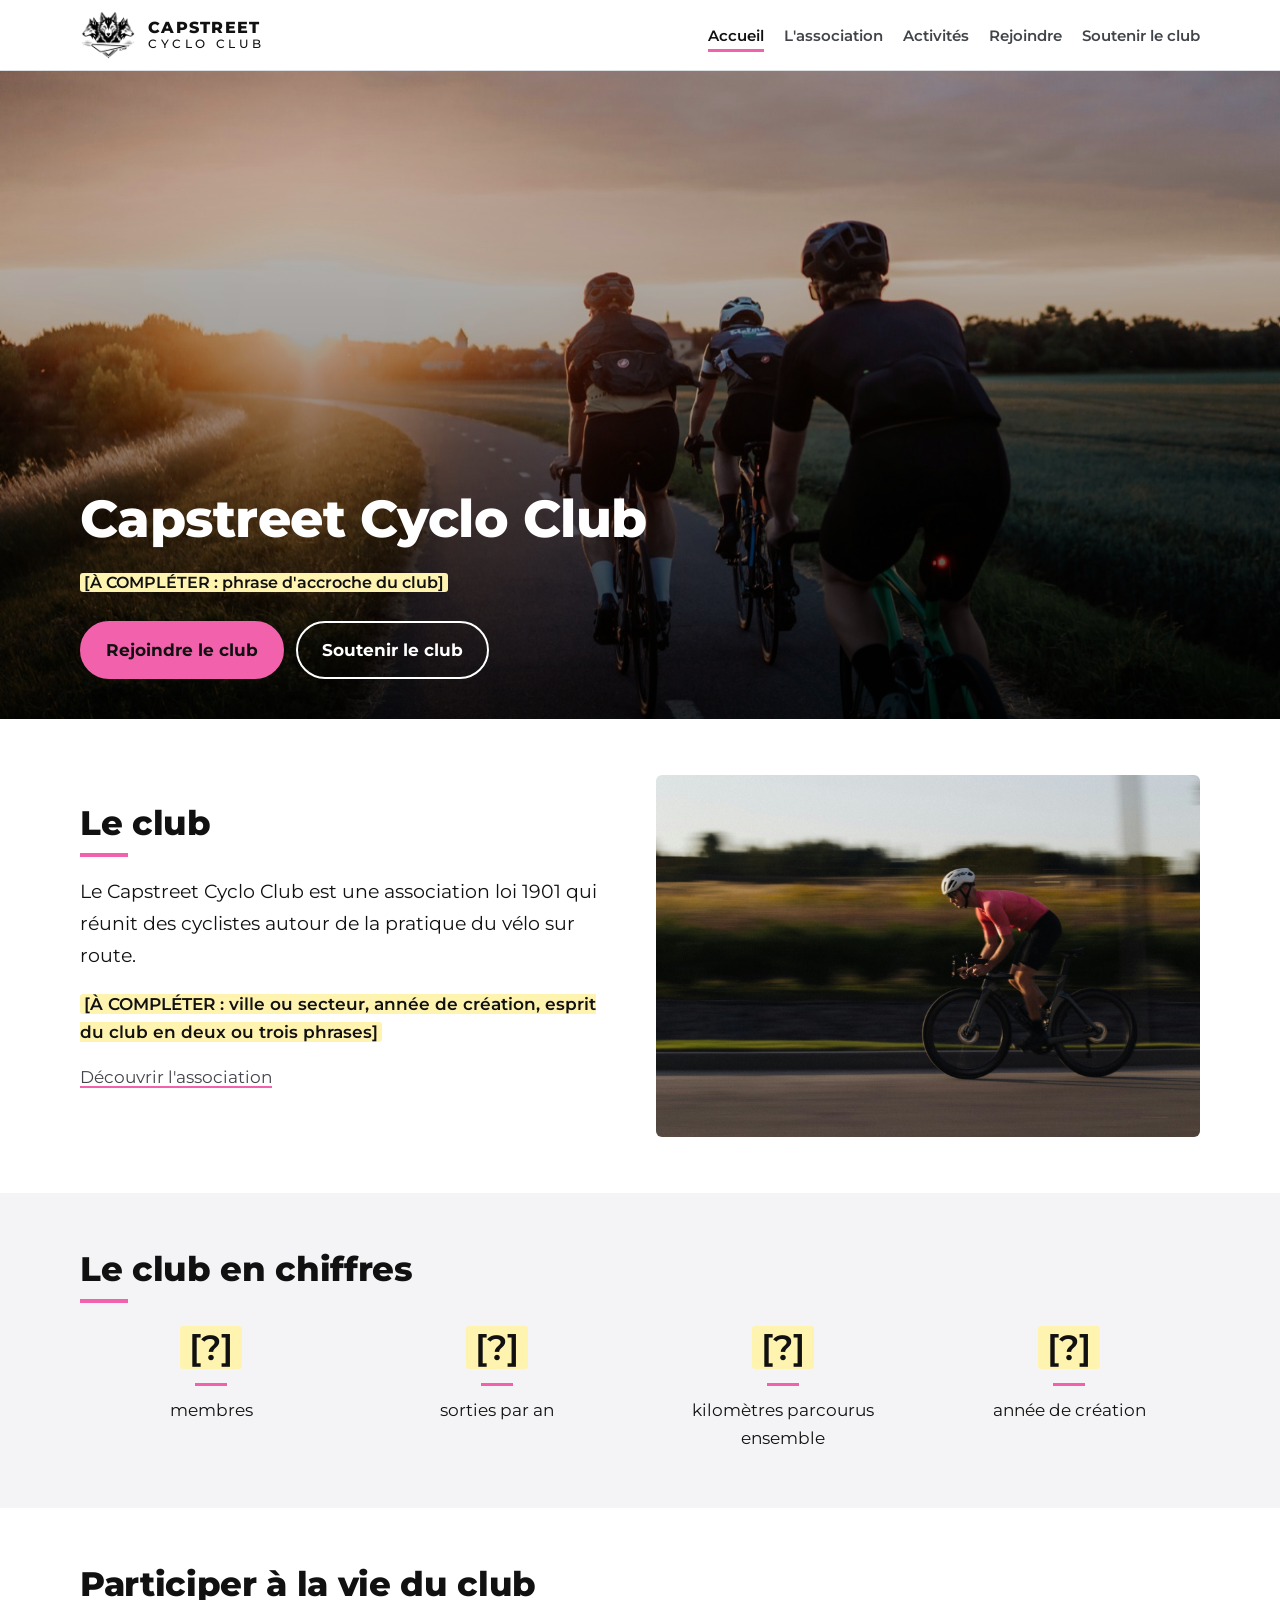
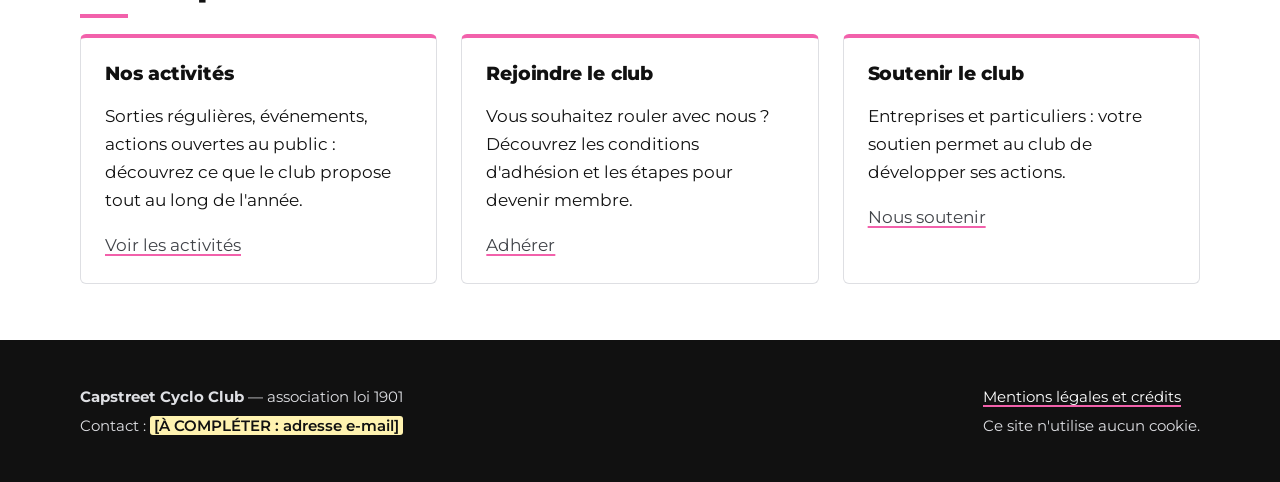
==== index.html @ 78134d96 "Init" ====
<!doctype html>
<html lang="fr">
<head>
  <meta charset="utf-8">
  <meta name="viewport" content="width=device-width, initial-scale=1">
  <title>Capstreet Cyclo Club</title>
  <meta name="description" content="Capstreet Cyclo Club, association de cyclisme sur route : sorties, activités et adhésion.">
  <link rel="icon" type="image/png" href="images/favicon.png">
  <link rel="stylesheet" href="css/style.css">
</head>
<body>
  <a class="lien-evitement" href="#contenu">Aller au contenu</a>

  <header class="entete">
    <div class="conteneur">
      <a class="marque" href="index.html">
        <img src="images/logo-240.png" alt="" width="56" height="51">
        <span>Capstreet<small>Cyclo Club</small></span>
      </a>
      <nav class="menu" aria-label="Menu principal">
        <ul>
          <li><a href="index.html" aria-current="page">Accueil</a></li>
          <li><a href="association.html">L'association</a></li>
          <li><a href="activites.html">Activités</a></li>
          <li><a href="rejoindre.html">Rejoindre</a></li>
          <li><a href="soutenir.html">Soutenir le club</a></li>
        </ul>
      </nav>
    </div>
  </header>

  <main id="contenu">
    <section class="bandeau bandeau--accueil" style="background-image: url('images/photos/accueil-hero.jpg')">
      <div class="conteneur">
        <h1>Capstreet Cyclo Club</h1>
        <p><span class="a-completer">[À COMPLÉTER : phrase d'accroche du club]</span></p>
        <div class="boutons">
          <a class="bouton" href="rejoindre.html">Rejoindre le club</a>
          <a class="bouton bouton--contour" href="soutenir.html">Soutenir le club</a>
        </div>
      </div>
    </section>

    <section class="section">
      <div class="conteneur deux-colonnes">
        <div class="texte">
          <h2>Le club</h2>
          <p class="intro">Le Capstreet Cyclo Club est une association loi 1901 qui réunit des cyclistes autour de la pratique du vélo sur route.</p>
          <p><span class="a-completer">[À COMPLÉTER : ville ou secteur, année de création, esprit du club en deux ou trois phrases]</span></p>
          <p><a href="association.html">Découvrir l'association</a></p>
        </div>
        <img src="images/photos/accueil-allure.jpg" alt="Cycliste en maillot rose sur une route au soleil couchant." width="1600" height="1066" loading="lazy">
      </div>
    </section>

    <section class="section section--grise">
      <div class="conteneur">
        <h2>Le club en chiffres</h2>
        <div class="chiffres">
          <div class="chiffre"><strong><span class="a-completer">[?]</span></strong>membres</div>
          <div class="chiffre"><strong><span class="a-completer">[?]</span></strong>sorties par an</div>
          <div class="chiffre"><strong><span class="a-completer">[?]</span></strong>kilomètres parcourus ensemble</div>
          <div class="chiffre"><strong><span class="a-completer">[?]</span></strong>année de création</div>
        </div>
      </div>
    </section>

    <section class="section">
      <div class="conteneur">
        <h2>Participer à la vie du club</h2>
        <div class="grille">
          <article class="carte">
            <h3>Nos activités</h3>
            <p>Sorties régulières, événements, actions ouvertes au public : découvrez ce que le club propose tout au long de l'année.</p>
            <p><a href="activites.html">Voir les activités</a></p>
          </article>
          <article class="carte">
            <h3>Rejoindre le club</h3>
            <p>Vous souhaitez rouler avec nous ? Découvrez les conditions d'adhésion et les étapes pour devenir membre.</p>
            <p><a href="rejoindre.html">Adhérer</a></p>
          </article>
          <article class="carte">
            <h3>Soutenir le club</h3>
            <p>Entreprises et particuliers : votre soutien permet au club de développer ses actions.</p>
            <p><a href="soutenir.html">Nous soutenir</a></p>
          </article>
        </div>
      </div>
    </section>
  </main>

  <footer class="pied">
    <div class="conteneur">
      <div>
        <p><strong>Capstreet Cyclo Club</strong> — association loi 1901</p>
        <p>Contact : <span class="a-completer">[À COMPLÉTER : adresse e-mail]</span></p>
      </div>
      <div>
        <p><a href="mentions-legales.html">Mentions légales et crédits</a></p>
        <p>Ce site n'utilise aucun cookie.</p>
      </div>
    </div>
  </footer>
</body>
</html>
---- css/style.css ----
/* Capstreet Cyclo Club — feuille de style commune
   Couleurs relevées sur la fiche Gobik (pastilles « COLORES »), à valider à l'écran. */

@font-face {
  font-family: "Montserrat";
  src: url("../fonts/montserrat-latin-wght.woff2") format("woff2");
  font-weight: 100 900;
  font-style: normal;
  font-display: swap;
}

:root {
  --rose: #F261AB;        /* Pantone 218 C — accent, jamais pour du texte courant */
  --noir: #111111;
  --gris-fonce: #414449;  /* « 80 PRO » */
  --gris-clair: #DEDFE3;  /* Pantone 14-4105 TCX */
  --gris-fond: #F4F4F6;
  --blanc: #FFFFFF;
  --largeur: 72rem;
  --rayon: 6px;
}

*,
*::before,
*::after { box-sizing: border-box; }

html { -webkit-text-size-adjust: 100%; }

body {
  margin: 0;
  font-family: "Montserrat", system-ui, -apple-system, "Segoe UI", sans-serif;
  font-size: 1.0625rem;
  line-height: 1.65;
  color: var(--noir);
  background: var(--blanc);
}

img { max-width: 100%; height: auto; display: block; }

h1, h2, h3 { line-height: 1.2; font-weight: 800; letter-spacing: -0.01em; }
h1 { font-size: clamp(2rem, 5vw, 3.25rem); margin: 0 0 1rem; }
h2 { font-size: clamp(1.5rem, 3.2vw, 2.1rem); margin: 0 0 1rem; }
h2::after {
  content: "";
  display: block;
  width: 3rem;
  height: 4px;
  margin-top: 0.6rem;
  background: var(--rose);
}
h3 { font-size: 1.2rem; margin: 0 0 0.5rem; }

a {
  color: var(--gris-fonce);
  text-decoration-color: var(--rose);
  text-decoration-thickness: 2px;
  text-underline-offset: 3px;
}
a:hover { color: var(--noir); }
a:focus-visible,
button:focus-visible { outline: 3px solid var(--rose); outline-offset: 3px; }

.lien-evitement {
  position: absolute;
  left: -999px;
  top: 0;
  background: var(--noir);
  color: var(--blanc);
  padding: 0.5rem 1rem;
  z-index: 10;
}
.lien-evitement:focus { left: 1rem; }

.conteneur {
  width: 100%;
  max-width: var(--largeur);
  margin: 0 auto;
  padding: 0 1rem;
}

/* Champ à compléter : visible exprès, à supprimer avant publication */
.a-completer {
  background: #FFF3B0;
  color: var(--noir);
  padding: 0 0.25em;
  border-radius: 3px;
  font-weight: 600;
}

/* En-tête */
.entete {
  background: var(--blanc);
  border-bottom: 1px solid var(--gris-clair);
  position: sticky;
  top: 0;
  z-index: 5;
}
.entete .conteneur {
  display: flex;
  flex-wrap: wrap;
  align-items: center;
  justify-content: space-between;
  gap: 0.5rem 1.5rem;
  padding-top: 0.6rem;
  padding-bottom: 0.6rem;
}
.marque {
  display: flex;
  align-items: center;
  gap: 0.75rem;
  text-decoration: none;
  color: var(--noir);
}
.marque img { width: 56px; height: auto; }
.marque span {
  font-weight: 800;
  font-size: 1rem;
  line-height: 1.1;
  letter-spacing: 0.08em;
  text-transform: uppercase;
}
.marque small {
  display: block;
  font-weight: 500;
  font-size: 0.75rem;
  letter-spacing: 0.3em;
}

.menu ul {
  list-style: none;
  margin: 0;
  padding: 0;
  display: flex;
  flex-wrap: wrap;
  gap: 0.25rem 1.25rem;
}
.menu a {
  text-decoration: none;
  font-weight: 600;
  font-size: 0.95rem;
  padding: 0.25rem 0;
  border-bottom: 3px solid transparent;
}
.menu a:hover { border-bottom-color: var(--gris-clair); }
.menu a[aria-current="page"] { color: var(--noir); border-bottom-color: var(--rose); }

/* Bandeau photo */
.bandeau {
  position: relative;
  color: var(--blanc);
  background: var(--noir) center / cover no-repeat;
  min-height: 46vh;
  display: flex;
  align-items: flex-end;
}
.bandeau--accueil { min-height: 72vh; }
.bandeau::before {
  content: "";
  position: absolute;
  inset: 0;
  background: linear-gradient(to top, rgba(0, 0, 0, 0.78) 0%, rgba(0, 0, 0, 0.25) 60%, rgba(0, 0, 0, 0.1) 100%);
}
.bandeau .conteneur { position: relative; padding-top: 3rem; padding-bottom: 2.5rem; }
.bandeau p { font-size: 1.15rem; max-width: 40rem; margin: 0 0 1.5rem; }
.bandeau .a-completer { font-size: 1rem; }

/* Sections */
.section { padding: 3.5rem 0; }
.section--grise { background: var(--gris-fond); }
.section--sombre { background: var(--gris-fonce); color: var(--blanc); }
.section--sombre a { color: var(--blanc); }
.texte { max-width: 46rem; }
.intro { font-size: 1.2rem; }

.grille {
  display: grid;
  gap: 1.5rem;
  grid-template-columns: repeat(auto-fit, minmax(16rem, 1fr));
}
.carte {
  background: var(--blanc);
  border: 1px solid var(--gris-clair);
  border-top: 4px solid var(--rose);
  border-radius: var(--rayon);
  padding: 1.5rem;
}
.carte p:last-child { margin-bottom: 0; }

.deux-colonnes {
  display: grid;
  grid-template-columns: minmax(0, 1fr);
  gap: 2rem;
  align-items: center;
}
@media (min-width: 48rem) {
  .deux-colonnes { grid-template-columns: minmax(0, 1fr) minmax(0, 1fr); }
}
.deux-colonnes img { border-radius: var(--rayon); }

.chiffres {
  display: grid;
  gap: 1.5rem;
  grid-template-columns: repeat(auto-fit, minmax(12rem, 1fr));
  text-align: center;
}
.chiffre strong {
  display: block;
  font-size: 2.2rem;
  font-weight: 800;
}
.chiffre strong::after {
  content: "";
  display: block;
  width: 2rem;
  height: 3px;
  margin: 0.4rem auto 0.6rem;
  background: var(--rose);
}

.bureau {
  list-style: none;
  padding: 0;
  margin: 0;
  display: grid;
  gap: 1rem;
  grid-template-columns: repeat(auto-fit, minmax(12rem, 1fr));
}
.bureau li {
  background: var(--blanc);
  border: 1px solid var(--gris-clair);
  border-radius: var(--rayon);
  padding: 1rem 1.25rem;
}
.bureau strong { display: block; font-size: 1.1rem; }
.bureau span { color: var(--gris-fonce); font-size: 0.95rem; }

.etapes { padding-left: 1.25rem; }
.etapes li { margin-bottom: 0.75rem; }
.etapes li::marker { font-weight: 800; color: var(--gris-fonce); }

.encadre {
  border-left: 4px solid var(--rose);
  background: var(--gris-fond);
  padding: 1rem 1.25rem;
  border-radius: 0 var(--rayon) var(--rayon) 0;
}

/* Boutons : fond rose, texte noir (contraste suffisant) */
.bouton {
  display: inline-block;
  background: var(--rose);
  color: var(--noir);
  font-weight: 700;
  text-decoration: none;
  padding: 0.8rem 1.5rem;
  border-radius: 999px;
  border: 2px solid var(--rose);
}
.bouton:hover { background: var(--blanc); color: var(--noir); }
.bouton--contour { background: transparent; color: inherit; border-color: currentColor; }
.bouton--contour:hover { background: var(--blanc); color: var(--noir); border-color: var(--blanc); }
.boutons { display: flex; flex-wrap: wrap; gap: 0.75rem; }

/* Pied de page */
.pied {
  background: var(--noir);
  color: var(--gris-clair);
  padding: 2.5rem 0;
  font-size: 0.95rem;
}
.pied .conteneur {
  display: flex;
  flex-wrap: wrap;
  justify-content: space-between;
  gap: 1rem 2rem;
}
.pied a { color: var(--blanc); }
.pied p { margin: 0.25rem 0; }

.mentions h2 { margin-top: 2.5rem; }
.credits { padding-left: 1.25rem; }
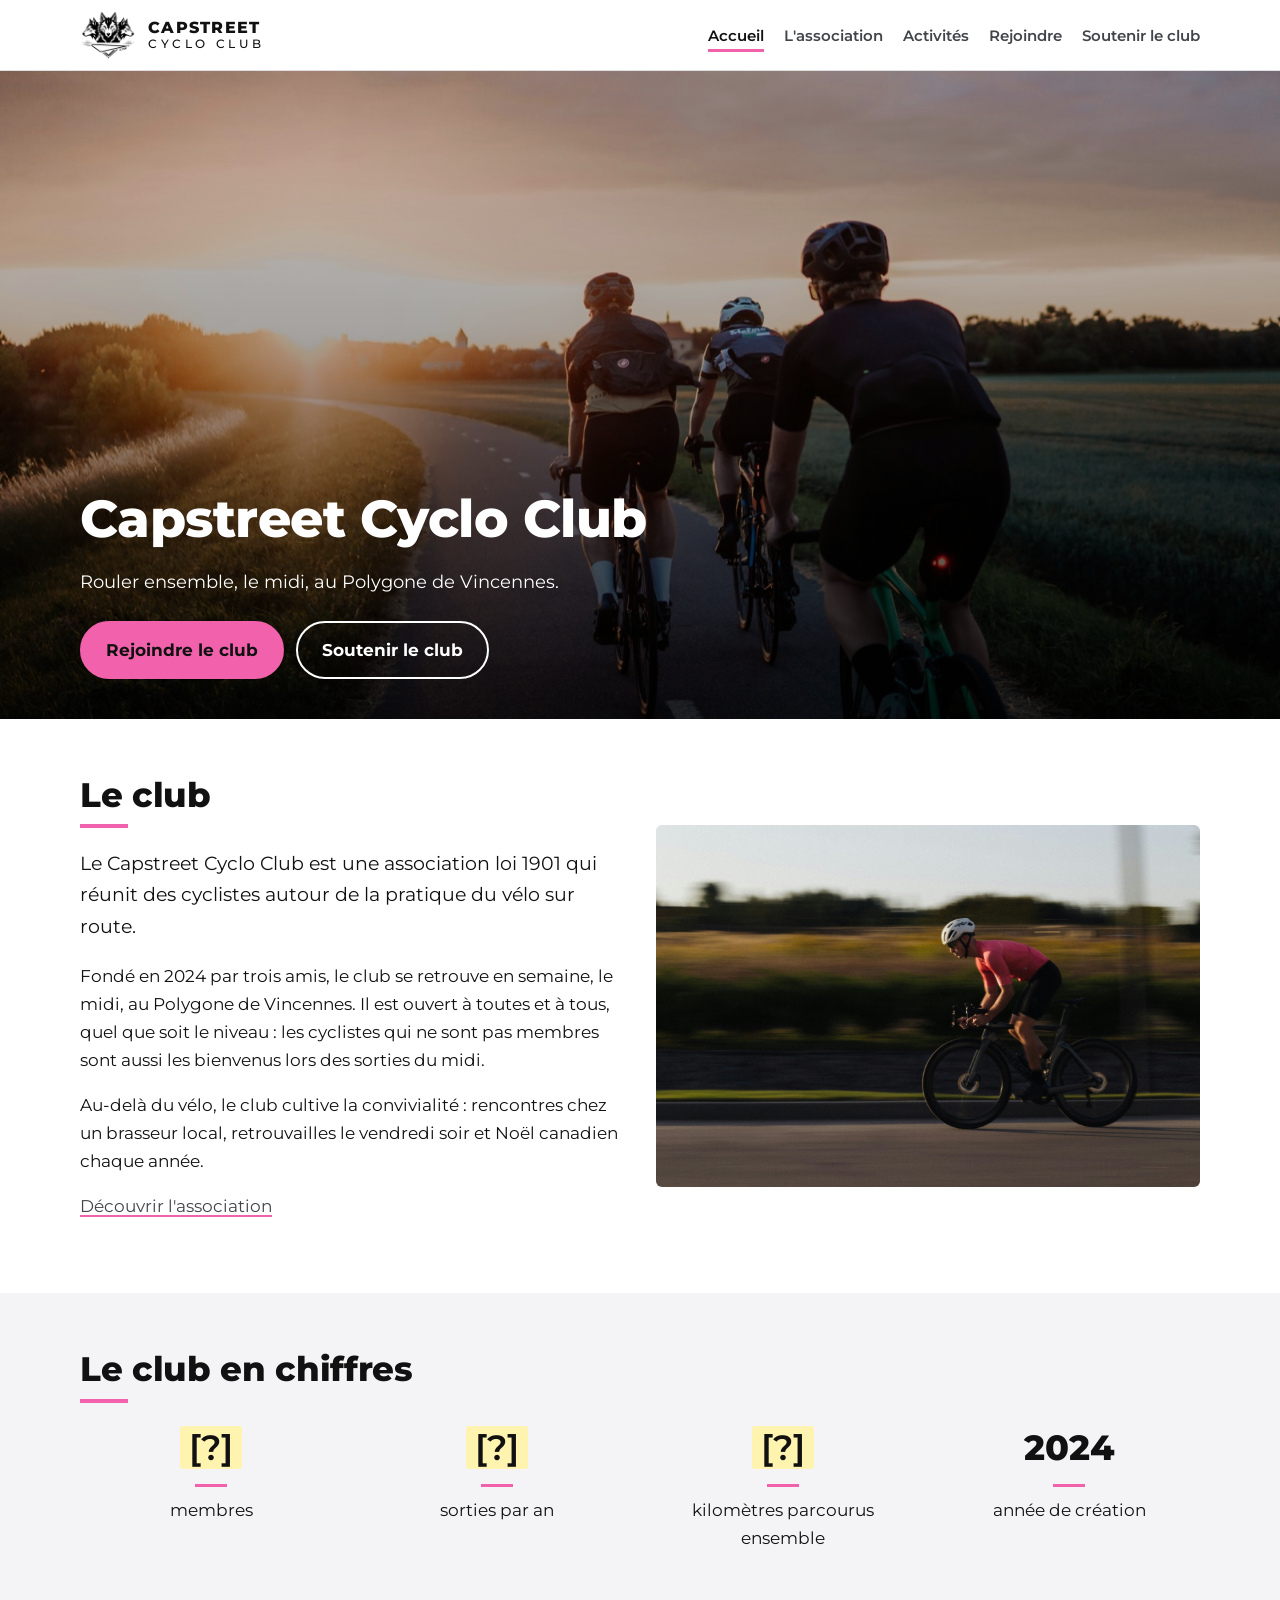
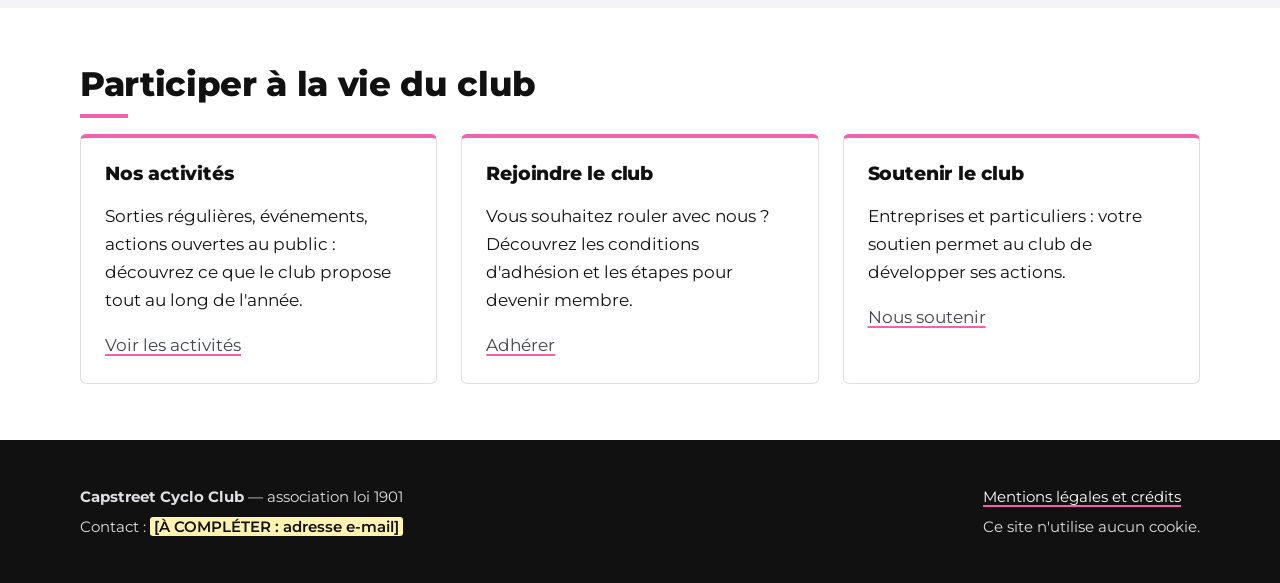
==== commit 669fd6d9: "Add files via upload" ====
--- a/index.html
+++ b/index.html
@@ -33,7 +33,7 @@
     <section class="bandeau bandeau--accueil" style="background-image: url('images/photos/accueil-hero.jpg')">
       <div class="conteneur">
         <h1>Capstreet Cyclo Club</h1>
-        <p><span class="a-completer">[À COMPLÉTER : phrase d'accroche du club]</span></p>
+        <p>Rouler ensemble, le midi, au Polygone de Vincennes.</p>
         <div class="boutons">
           <a class="bouton" href="rejoindre.html">Rejoindre le club</a>
           <a class="bouton bouton--contour" href="soutenir.html">Soutenir le club</a>
@@ -46,7 +46,8 @@
         <div class="texte">
           <h2>Le club</h2>
           <p class="intro">Le Capstreet Cyclo Club est une association loi 1901 qui réunit des cyclistes autour de la pratique du vélo sur route.</p>
-          <p><span class="a-completer">[À COMPLÉTER : ville ou secteur, année de création, esprit du club en deux ou trois phrases]</span></p>
+          <p>Fondé en 2024 par trois amis, le club se retrouve en semaine, le midi, au Polygone de Vincennes. Il est ouvert à toutes et à tous, quel que soit le niveau : les cyclistes qui ne sont pas membres sont aussi les bienvenus lors des sorties du midi.</p>
+          <p>Au-delà du vélo, le club cultive la convivialité : rencontres chez un brasseur local, retrouvailles le vendredi soir et Noël canadien chaque année.</p>
           <p><a href="association.html">Découvrir l'association</a></p>
         </div>
         <img src="images/photos/accueil-allure.jpg" alt="Cycliste en maillot rose sur une route au soleil couchant." width="1600" height="1066" loading="lazy">
@@ -60,7 +61,7 @@
           <div class="chiffre"><strong><span class="a-completer">[?]</span></strong>membres</div>
           <div class="chiffre"><strong><span class="a-completer">[?]</span></strong>sorties par an</div>
           <div class="chiffre"><strong><span class="a-completer">[?]</span></strong>kilomètres parcourus ensemble</div>
-          <div class="chiffre"><strong><span class="a-completer">[?]</span></strong>année de création</div>
+          <div class="chiffre"><strong>2024</strong>année de création</div>
         </div>
       </div>
     </section>
